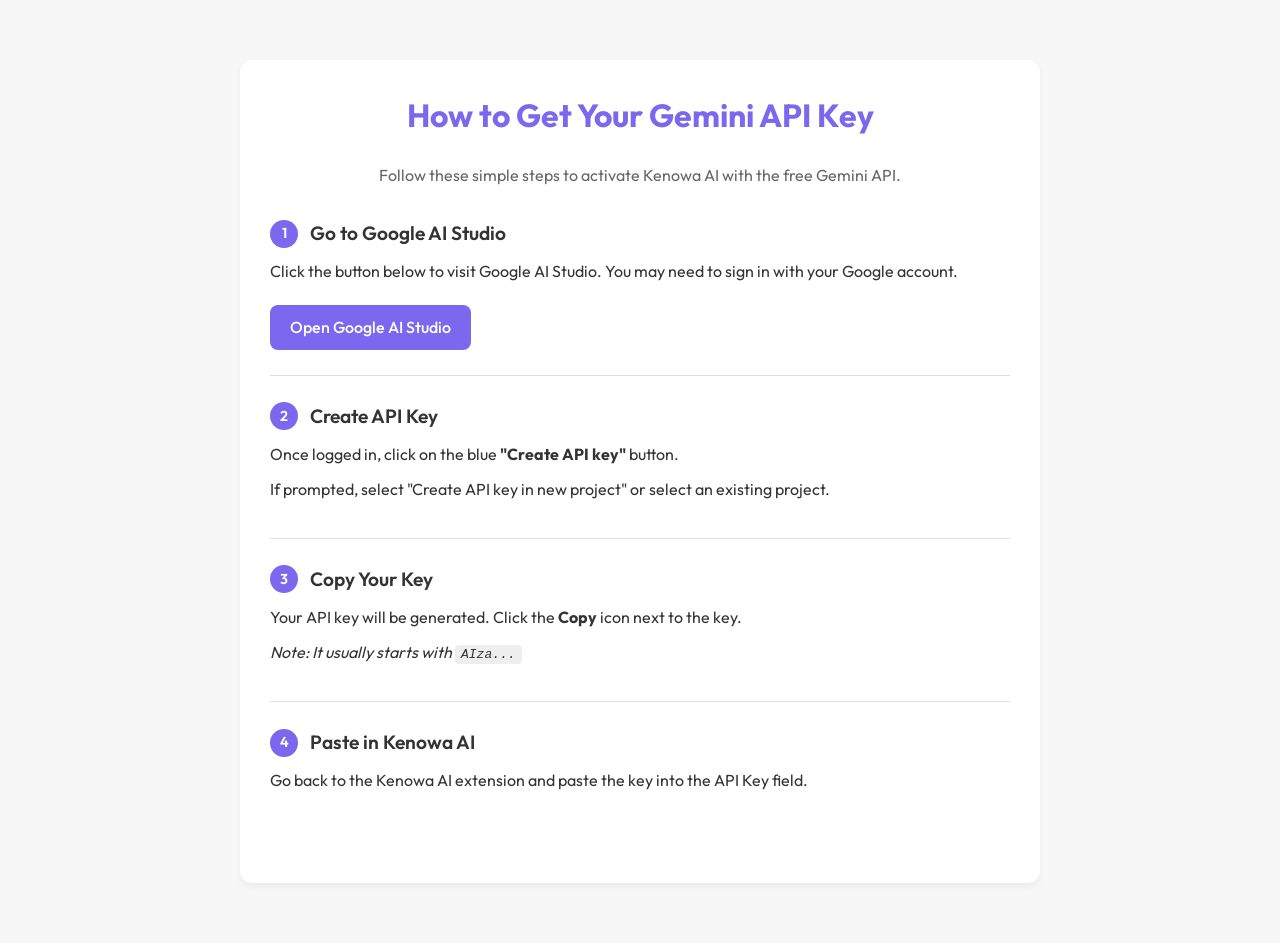
==== help.html @ 20a75b02 "Initialize project" ====
<!DOCTYPE html>
<html lang="en">

<head>
    <meta charset="UTF-8">
    <meta name="viewport" content="width=device-width, initial-scale=1.0">
    <title>Get Gemini API Key - Kenowa AI</title>
    <link href="https://fonts.googleapis.com/css2?family=Outfit:wght@300;400;500;600&display=swap" rel="stylesheet">
    <style>
        :root {
            --bg-color: #f7f7f8;
            --text-color: #333;
            --primary-color: #7b68ee;
            /* Medium Slate Blue */
            --border-color: #ddd;
            --card-bg: #ffffff;
        }

        body {
            font-family: 'Outfit', sans-serif;
            margin: 0;
            padding: 0;
            background-color: var(--bg-color);
            color: var(--text-color);
            line-height: 1.6;
        }

        .container {
            max-width: 800px;
            margin: 40px auto;
            padding: 20px;
        }

        .card {
            background-color: var(--card-bg);
            border-radius: 12px;
            padding: 30px;
            box-shadow: 0 4px 6px rgba(0, 0, 0, 0.05);
        }

        h1 {
            color: var(--primary-color);
            margin-top: 0;
            text-align: center;
        }

        .step {
            margin-bottom: 25px;
            padding-bottom: 25px;
            border-bottom: 1px solid var(--border-color);
        }

        .step:last-child {
            border-bottom: none;
        }

        .step-title {
            font-weight: 600;
            font-size: 1.2rem;
            margin-bottom: 10px;
            display: flex;
            align-items: center;
        }

        .step-number {
            background-color: var(--primary-color);
            color: white;
            width: 28px;
            height: 28px;
            border-radius: 50%;
            display: flex;
            align-items: center;
            justify-content: center;
            margin-right: 12px;
            font-size: 0.9rem;
        }

        .step-content p {
            margin: 0 0 10px 0;
        }

        .primary-btn {
            display: inline-block;
            background-color: var(--primary-color);
            color: white;
            padding: 10px 20px;
            text-decoration: none;
            border-radius: 8px;
            font-weight: 500;
            margin-top: 10px;
            transition: opacity 0.2s;
        }

        .primary-btn:hover {
            opacity: 0.9;
        }

        code {
            background-color: #eee;
            padding: 2px 6px;
            border-radius: 4px;
            font-family: monospace;
        }
    </style>
</head>

<body>
    <div class="container">
        <div class="card">
            <h1>How to Get Your Gemini API Key</h1>
            <p style="text-align: center; margin-bottom: 30px; color: #666;">
                Follow these simple steps to activate Kenowa AI with the free Gemini API.
            </p>

            <div class="step">
                <div class="step-title">
                    <div class="step-number">1</div>
                    <span>Go to Google AI Studio</span>
                </div>
                <div class="step-content">
                    <p>Click the button below to visit Google AI Studio. You may need to sign in with your Google
                        account.</p>
                    <a href="https://aistudio.google.com/app/apikey" target="_blank" class="primary-btn">Open Google AI
                        Studio</a>
                </div>
            </div>

            <div class="step">
                <div class="step-title">
                    <div class="step-number">2</div>
                    <span>Create API Key</span>
                </div>
                <div class="step-content">
                    <p>Once logged in, click on the blue <strong>"Create API key"</strong> button.</p>
                    <p>If prompted, select "Create API key in new project" or select an existing project.</p>
                </div>
            </div>

            <div class="step">
                <div class="step-title">
                    <div class="step-number">3</div>
                    <span>Copy Your Key</span>
                </div>
                <div class="step-content">
                    <p>Your API key will be generated. Click the <strong>Copy</strong> icon next to the key.</p>
                    <p><em>Note: It usually starts with <code>AIza...</code></em></p>
                </div>
            </div>

            <div class="step">
                <div class="step-title">
                    <div class="step-number">4</div>
                    <span>Paste in Kenowa AI</span>
                </div>
                <div class="step-content">
                    <p>Go back to the Kenowa AI extension and paste the key into the API Key field.</p>
                </div>
            </div>
        </div>
    </div>
</body>

</html>
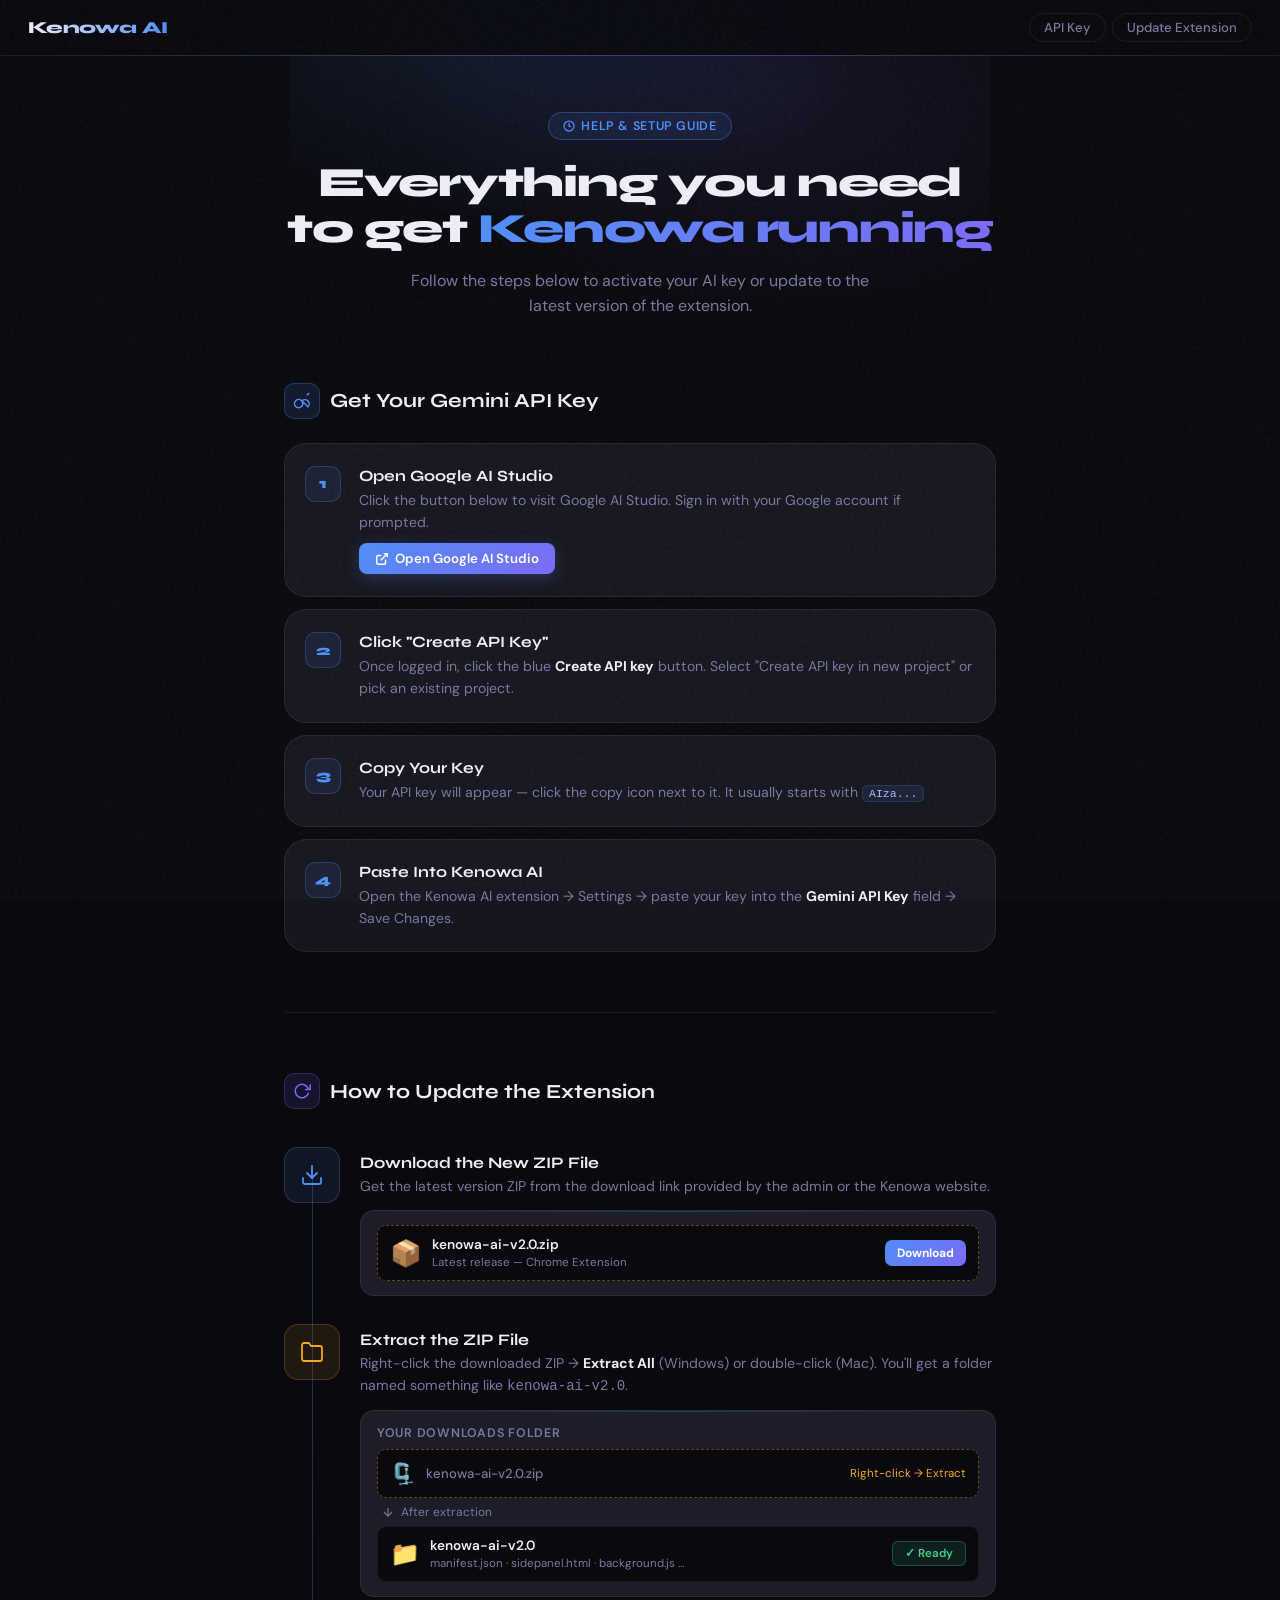
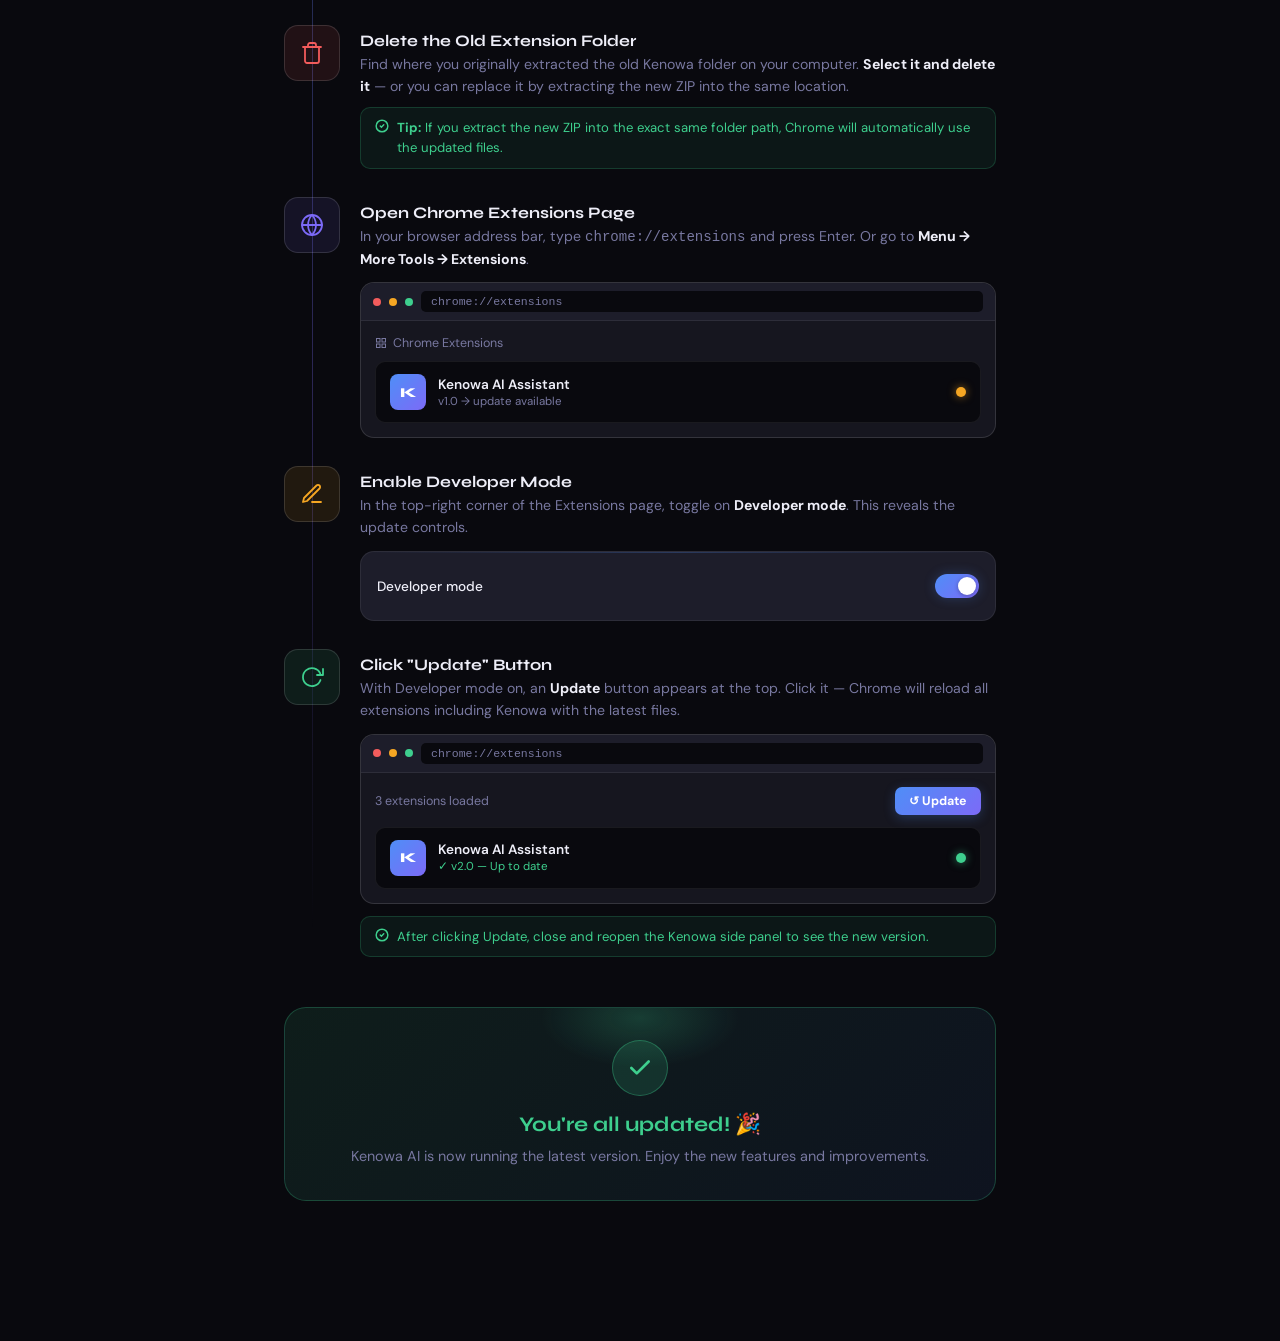
==== commit 84f69463: "UI upgrade, security patches, and local-only conversion" ====
--- a/help.html
+++ b/help.html
@@ -4,160 +4,1268 @@
 <head>
     <meta charset="UTF-8">
     <meta name="viewport" content="width=device-width, initial-scale=1.0">
-    <title>Get Gemini API Key - Kenowa AI</title>
-    <link href="https://fonts.googleapis.com/css2?family=Outfit:wght@300;400;500;600&display=swap" rel="stylesheet">
+    <title>Kenowa AI — Help & Setup</title>
+    <link rel="preconnect" href="https://fonts.googleapis.com">
+    <link rel="preconnect" href="https://fonts.gstatic.com" crossorigin>
+    <link
+        href="https://fonts.googleapis.com/css2?family=Syne:wght@400;600;700;800&family=DM+Sans:opsz,wght@9..40,300;9..40,400;9..40,500;9..40,600&display=swap"
+        rel="stylesheet">
     <style>
         :root {
-            --bg-color: #f7f7f8;
-            --text-color: #333;
-            --primary-color: #7b68ee;
-            /* Medium Slate Blue */
-            --border-color: #ddd;
-            --card-bg: #ffffff;
-        }
-
-        body {
-            font-family: 'Outfit', sans-serif;
+            --bg: #09090e;
+            --surface: #111118;
+            --card: #16161f;
+            --elevated: #1d1d2a;
+            --border: rgba(255, 255, 255, 0.07);
+            --border-hi: rgba(255, 255, 255, 0.13);
+            --accent: #4f8ef7;
+            --accent2: #7c6af7;
+            --accent-g: rgba(79, 142, 247, 0.25);
+            --accent-s: rgba(79, 142, 247, 0.1);
+            --text: #eeeef8;
+            --sub: #7878a0;
+            --muted: #44445a;
+            --success: #3ecf8e;
+            --warn: #f5a623;
+            --danger: #f25c5c;
+            --r: 14px;
+            --r-lg: 22px;
+        }
+
+        *,
+        *::before,
+        *::after {
+            box-sizing: border-box;
             margin: 0;
             padding: 0;
-            background-color: var(--bg-color);
-            color: var(--text-color);
+        }
+
+        html {
+            scroll-behavior: smooth;
+        }
+
+        body {
+            font-family: 'DM Sans', sans-serif;
+            background: var(--bg);
+            color: var(--text);
+            min-height: 100vh;
+            -webkit-font-smoothing: antialiased;
+            overflow-x: hidden;
+        }
+
+        /* ── Grain overlay ── */
+        body::before {
+            content: '';
+            position: fixed;
+            inset: 0;
+            background-image: url("data:image/svg+xml,%3Csvg viewBox='0 0 256 256' xmlns='http://www.w3.org/2000/svg'%3E%3Cfilter id='n'%3E%3CfeTurbulence type='fractalNoise' baseFrequency='0.9' numOctaves='4' stitchTiles='stitch'/%3E%3C/filter%3E%3Crect width='100%25' height='100%25' filter='url(%23n)' opacity='0.035'/%3E%3C/svg%3E");
+            pointer-events: none;
+            z-index: 9999;
+        }
+
+        /* ── Hero mesh background ── */
+        .hero-bg {
+            position: fixed;
+            top: -200px;
+            left: 50%;
+            transform: translateX(-50%);
+            width: 700px;
+            height: 500px;
+            background: radial-gradient(ellipse at 30% 40%, rgba(79, 142, 247, 0.13) 0%, transparent 55%),
+                radial-gradient(ellipse at 70% 60%, rgba(124, 106, 247, 0.09) 0%, transparent 55%);
+            pointer-events: none;
+            z-index: 0;
+        }
+
+        /* ── Nav bar ── */
+        nav {
+            position: sticky;
+            top: 0;
+            z-index: 100;
+            display: flex;
+            align-items: center;
+            justify-content: space-between;
+            padding: 0 28px;
+            height: 56px;
+            background: rgba(9, 9, 14, 0.85);
+            backdrop-filter: blur(20px);
+            border-bottom: 1px solid var(--border);
+        }
+
+        nav::after {
+            content: '';
+            position: absolute;
+            bottom: -1px;
+            left: 0;
+            width: 100%;
+            height: 1px;
+            background: linear-gradient(90deg, transparent, var(--accent) 40%, var(--accent2) 60%, transparent);
+            opacity: 0.35;
+        }
+
+        .nav-brand {
+            font-family: 'Syne', sans-serif;
+            font-weight: 800;
+            font-size: 1.05rem;
+            letter-spacing: -0.01em;
+            background: linear-gradient(90deg, var(--text), var(--accent));
+            -webkit-background-clip: text;
+            -webkit-text-fill-color: transparent;
+            background-clip: text;
+        }
+
+        .nav-pills {
+            display: flex;
+            gap: 6px;
+        }
+
+        .nav-pill {
+            padding: 5px 14px;
+            border-radius: 40px;
+            background: transparent;
+            border: 1px solid var(--border);
+            color: var(--sub);
+            font-family: 'DM Sans', sans-serif;
+            font-size: 0.82rem;
+            font-weight: 500;
+            cursor: pointer;
+            text-decoration: none;
+            transition: all 0.2s;
+        }
+
+        .nav-pill:hover,
+        .nav-pill.active {
+            background: var(--accent-s);
+            border-color: rgba(79, 142, 247, 0.35);
+            color: var(--accent);
+        }
+
+        /* ── Main layout ── */
+        main {
+            position: relative;
+            z-index: 1;
+            max-width: 760px;
+            margin: 0 auto;
+            padding: 56px 24px 80px;
+        }
+
+        /* ── Page header ── */
+        .page-header {
+            text-align: center;
+            margin-bottom: 64px;
+            animation: fadeUp 0.7s 0.05s both;
+        }
+
+        .badge-pill {
+            display: inline-flex;
+            align-items: center;
+            gap: 6px;
+            background: var(--accent-s);
+            border: 1px solid rgba(79, 142, 247, 0.3);
+            color: var(--accent);
+            padding: 5px 14px;
+            border-radius: 40px;
+            font-size: 0.78rem;
+            font-weight: 600;
+            letter-spacing: 0.05em;
+            text-transform: uppercase;
+            margin-bottom: 20px;
+        }
+
+        .badge-pill svg {
+            animation: spin 8s linear infinite;
+        }
+
+        @keyframes spin {
+            to {
+                transform: rotate(360deg);
+            }
+        }
+
+        h1 {
+            font-family: 'Syne', sans-serif;
+            font-size: 2.6rem;
+            font-weight: 800;
+            line-height: 1.1;
+            letter-spacing: -0.03em;
+            margin-bottom: 16px;
+        }
+
+        h1 .grad {
+            background: linear-gradient(90deg, var(--accent), var(--accent2));
+            -webkit-background-clip: text;
+            -webkit-text-fill-color: transparent;
+            background-clip: text;
+        }
+
+        .page-sub {
+            color: var(--sub);
+            font-size: 1rem;
             line-height: 1.6;
-        }
-
-        .container {
-            max-width: 800px;
-            margin: 40px auto;
-            padding: 20px;
-        }
-
-        .card {
-            background-color: var(--card-bg);
-            border-radius: 12px;
-            padding: 30px;
-            box-shadow: 0 4px 6px rgba(0, 0, 0, 0.05);
-        }
-
-        h1 {
-            color: var(--primary-color);
-            margin-top: 0;
-            text-align: center;
-        }
-
-        .step {
-            margin-bottom: 25px;
-            padding-bottom: 25px;
-            border-bottom: 1px solid var(--border-color);
-        }
-
-        .step:last-child {
-            border-bottom: none;
-        }
-
-        .step-title {
-            font-weight: 600;
-            font-size: 1.2rem;
-            margin-bottom: 10px;
-            display: flex;
-            align-items: center;
-        }
-
-        .step-number {
-            background-color: var(--primary-color);
-            color: white;
+            max-width: 480px;
+            margin: 0 auto;
+        }
+
+        /* ── Section labels ── */
+        .section-label {
+            display: flex;
+            align-items: center;
+            gap: 10px;
+            font-family: 'Syne', sans-serif;
+            font-size: 1.25rem;
+            font-weight: 700;
+            margin-bottom: 24px;
+            color: var(--text);
+            animation: fadeUp 0.5s both;
+        }
+
+        .section-label .icon-chip {
+            width: 36px;
+            height: 36px;
+            border-radius: 10px;
+            display: flex;
+            align-items: center;
+            justify-content: center;
+            flex-shrink: 0;
+        }
+
+        .section-label .num {
             width: 28px;
             height: 28px;
+            border-radius: 8px;
+            background: var(--accent-s);
+            border: 1px solid rgba(79, 142, 247, 0.3);
+            color: var(--accent);
+            font-size: 0.78rem;
+            font-weight: 800;
+            display: flex;
+            align-items: center;
+            justify-content: center;
+        }
+
+        section {
+            margin-bottom: 60px;
+        }
+
+        /* ══════════════════════════════════════════
+       API KEY STEPS
+    ══════════════════════════════════════════ */
+        .step-grid {
+            display: flex;
+            flex-direction: column;
+            gap: 12px;
+        }
+
+        .step-card {
+            background: var(--card);
+            border: 1px solid var(--border);
+            border-radius: var(--r-lg);
+            padding: 22px 22px 22px 20px;
+            display: flex;
+            gap: 18px;
+            align-items: flex-start;
+            position: relative;
+            overflow: hidden;
+            transition: border-color 0.25s, transform 0.25s, box-shadow 0.25s;
+            animation: fadeUp 0.5s both;
+        }
+
+        .step-card:hover {
+            border-color: var(--border-hi);
+            transform: translateY(-2px);
+            box-shadow: 0 12px 40px rgba(0, 0, 0, 0.45);
+        }
+
+        .step-card::before {
+            content: '';
+            position: absolute;
+            top: 0;
+            left: 0;
+            right: 0;
+            height: 1px;
+            background: linear-gradient(90deg, transparent, rgba(79, 142, 247, 0.3), transparent);
+            opacity: 0;
+            transition: opacity 0.3s;
+        }
+
+        .step-card:hover::before {
+            opacity: 1;
+        }
+
+        /* accent left bar */
+        .step-card::after {
+            content: '';
+            position: absolute;
+            left: 0;
+            top: 20%;
+            bottom: 20%;
+            width: 2px;
+            border-radius: 2px;
+            background: linear-gradient(180deg, var(--accent), var(--accent2));
+            opacity: 0;
+            transition: opacity 0.3s;
+        }
+
+        .step-card:hover::after {
+            opacity: 1;
+        }
+
+        .step-num {
+            width: 36px;
+            height: 36px;
+            border-radius: 10px;
+            background: var(--accent-s);
+            border: 1px solid rgba(79, 142, 247, 0.25);
+            color: var(--accent);
+            font-family: 'Syne', sans-serif;
+            font-size: 0.9rem;
+            font-weight: 800;
+            display: flex;
+            align-items: center;
+            justify-content: center;
+            flex-shrink: 0;
+            transition: all 0.25s;
+        }
+
+        .step-card:hover .step-num {
+            background: var(--accent);
+            color: #fff;
+            box-shadow: 0 0 18px var(--accent-g);
+        }
+
+        .step-body {
+            flex: 1;
+        }
+
+        .step-title {
+            font-family: 'Syne', sans-serif;
+            font-size: 0.98rem;
+            font-weight: 700;
+            margin-bottom: 5px;
+            color: var(--text);
+        }
+
+        .step-desc {
+            font-size: 0.88rem;
+            color: var(--sub);
+            line-height: 1.55;
+        }
+
+        .step-desc code {
+            background: rgba(79, 142, 247, 0.1);
+            border: 1px solid rgba(79, 142, 247, 0.18);
+            padding: 1px 6px;
+            border-radius: 5px;
+            font-family: 'Menlo', monospace;
+            font-size: 0.82em;
+            color: #a5bef7;
+        }
+
+        .step-link {
+            display: inline-flex;
+            align-items: center;
+            gap: 6px;
+            margin-top: 10px;
+            padding: 7px 16px;
+            background: linear-gradient(135deg, var(--accent), var(--accent2));
+            color: #fff;
+            border-radius: 8px;
+            font-size: 0.83rem;
+            font-weight: 600;
+            text-decoration: none;
+            transition: all 0.2s;
+            box-shadow: 0 4px 16px var(--accent-g);
+        }
+
+        .step-link:hover {
+            transform: translateY(-1px);
+            box-shadow: 0 6px 24px var(--accent-g);
+        }
+
+        /* Stagger delays */
+        .step-card:nth-child(1) {
+            animation-delay: 0.05s;
+        }
+
+        .step-card:nth-child(2) {
+            animation-delay: 0.12s;
+        }
+
+        .step-card:nth-child(3) {
+            animation-delay: 0.19s;
+        }
+
+        .step-card:nth-child(4) {
+            animation-delay: 0.26s;
+        }
+
+        /* ══════════════════════════════════════════
+       UPDATE EXTENSION — VISUAL TIMELINE
+    ══════════════════════════════════════════ */
+        .update-timeline {
+            position: relative;
+            display: flex;
+            flex-direction: column;
+            gap: 0;
+        }
+
+        /* vertical connector line */
+        .update-timeline::before {
+            content: '';
+            position: absolute;
+            left: 28px;
+            top: 40px;
+            bottom: 40px;
+            width: 1px;
+            background: linear-gradient(180deg, var(--accent) 0%, var(--accent2) 60%, transparent 100%);
+            opacity: 0.3;
+            z-index: 0;
+        }
+
+        .update-step {
+            display: flex;
+            gap: 20px;
+            align-items: flex-start;
+            padding: 14px 0;
+            position: relative;
+            z-index: 1;
+            animation: fadeUp 0.5s both;
+        }
+
+        .update-step:nth-child(1) {
+            animation-delay: 0.06s;
+        }
+
+        .update-step:nth-child(2) {
+            animation-delay: 0.13s;
+        }
+
+        .update-step:nth-child(3) {
+            animation-delay: 0.20s;
+        }
+
+        .update-step:nth-child(4) {
+            animation-delay: 0.27s;
+        }
+
+        .update-step:nth-child(5) {
+            animation-delay: 0.34s;
+        }
+
+        .update-step:nth-child(6) {
+            animation-delay: 0.41s;
+        }
+
+        .u-icon {
+            width: 56px;
+            height: 56px;
+            border-radius: var(--r);
+            border: 1px solid var(--border-hi);
+            display: flex;
+            align-items: center;
+            justify-content: center;
+            flex-shrink: 0;
+            position: relative;
+            transition: all 0.3s;
+        }
+
+        .u-icon svg {
+            transition: transform 0.3s;
+        }
+
+        .update-step:hover .u-icon {
+            border-color: rgba(79, 142, 247, 0.5);
+            box-shadow: 0 0 20px var(--accent-g);
+        }
+
+        .update-step:hover .u-icon svg {
+            transform: scale(1.12);
+        }
+
+        /* Color variants */
+        .u-blue {
+            background: rgba(79, 142, 247, 0.1);
+        }
+
+        .u-blue svg {
+            color: var(--accent);
+        }
+
+        .u-purple {
+            background: rgba(124, 106, 247, 0.1);
+        }
+
+        .u-purple svg {
+            color: var(--accent2);
+        }
+
+        .u-green {
+            background: rgba(62, 207, 142, 0.1);
+        }
+
+        .u-green svg {
+            color: var(--success);
+        }
+
+        .u-orange {
+            background: rgba(245, 166, 35, 0.1);
+        }
+
+        .u-orange svg {
+            color: var(--warn);
+        }
+
+        .u-red {
+            background: rgba(242, 92, 92, 0.1);
+        }
+
+        .u-red svg {
+            color: var(--danger);
+        }
+
+        .u-body {
+            flex: 1;
+            padding-top: 6px;
+        }
+
+        .u-title {
+            font-family: 'Syne', sans-serif;
+            font-size: 1rem;
+            font-weight: 700;
+            margin-bottom: 4px;
+            color: var(--text);
+        }
+
+        .u-desc {
+            font-size: 0.88rem;
+            color: var(--sub);
+            line-height: 1.55;
+        }
+
+        /* Visual illustration cards inside update steps */
+        .visual-card {
+            margin-top: 12px;
+            background: var(--elevated);
+            border: 1px solid var(--border);
+            border-radius: var(--r);
+            padding: 14px 16px;
+            position: relative;
+            overflow: hidden;
+        }
+
+        .visual-card::before {
+            content: '';
+            position: absolute;
+            top: 0;
+            left: 0;
+            right: 0;
+            height: 1px;
+            background: linear-gradient(90deg, transparent, var(--accent-g), transparent);
+        }
+
+        /* fake browser bar */
+        .fake-browser {
+            background: var(--card);
+            border: 1px solid var(--border-hi);
+            border-radius: var(--r);
+            overflow: hidden;
+            margin-top: 12px;
+        }
+
+        .fake-browser-bar {
+            background: var(--elevated);
+            padding: 8px 12px;
+            display: flex;
+            align-items: center;
+            gap: 8px;
+            border-bottom: 1px solid var(--border);
+        }
+
+        .dot-r {
+            width: 8px;
+            height: 8px;
             border-radius: 50%;
+            background: var(--danger);
+        }
+
+        .dot-y {
+            width: 8px;
+            height: 8px;
+            border-radius: 50%;
+            background: var(--warn);
+        }
+
+        .dot-g {
+            width: 8px;
+            height: 8px;
+            border-radius: 50%;
+            background: var(--success);
+        }
+
+        .fake-url {
+            flex: 1;
+            background: var(--bg);
+            border-radius: 5px;
+            padding: 4px 10px;
+            font-size: 0.72rem;
+            font-family: 'Menlo', monospace;
+            color: var(--sub);
+        }
+
+        .fake-browser-body {
+            padding: 14px;
+        }
+
+        /* extension card in browser */
+        .ext-card {
+            background: var(--bg);
+            border: 1px solid var(--border);
+            border-radius: 10px;
+            padding: 12px 14px;
+            display: flex;
+            align-items: center;
+            gap: 12px;
+        }
+
+        .ext-icon {
+            width: 36px;
+            height: 36px;
+            border-radius: 8px;
+            background: linear-gradient(135deg, var(--accent), var(--accent2));
             display: flex;
             align-items: center;
             justify-content: center;
-            margin-right: 12px;
+            color: white;
+            font-family: 'Syne', sans-serif;
+            font-weight: 800;
+            font-size: 0.85rem;
+            flex-shrink: 0;
+        }
+
+        .ext-info {
+            flex: 1;
+        }
+
+        .ext-name {
+            font-size: 0.85rem;
+            font-weight: 600;
+            color: var(--text);
+        }
+
+        .ext-version {
+            font-size: 0.72rem;
+            color: var(--sub);
+            margin-top: 1px;
+        }
+
+        .update-btn-fake {
+            padding: 6px 14px;
+            background: linear-gradient(135deg, var(--accent), var(--accent2));
+            border: none;
+            border-radius: 7px;
+            color: white;
+            font-size: 0.78rem;
+            font-weight: 700;
+            cursor: default;
+            box-shadow: 0 3px 12px var(--accent-g);
+            animation: updateGlow 2s ease-in-out infinite;
+        }
+
+        @keyframes updateGlow {
+
+            0%,
+            100% {
+                box-shadow: 0 3px 12px var(--accent-g);
+            }
+
+            50% {
+                box-shadow: 0 3px 22px rgba(79, 142, 247, 0.55);
+            }
+        }
+
+        /* folder illustration */
+        .folder-row {
+            display: flex;
+            align-items: center;
+            gap: 10px;
+            padding: 10px 12px;
+            background: var(--bg);
+            border-radius: 9px;
+            border: 1px solid var(--border);
+        }
+
+        .folder-icon {
+            font-size: 1.5rem;
+        }
+
+        .folder-info {
+            flex: 1;
+        }
+
+        .folder-name {
+            font-size: 0.85rem;
+            font-weight: 600;
+            color: var(--text);
+        }
+
+        .folder-meta {
+            font-size: 0.72rem;
+            color: var(--sub);
+            margin-top: 2px;
+        }
+
+        .folder-action {
+            padding: 4px 12px;
+            background: rgba(62, 207, 142, 0.12);
+            border: 1px solid rgba(62, 207, 142, 0.3);
+            border-radius: 6px;
+            color: var(--success);
+            font-size: 0.72rem;
+            font-weight: 600;
+        }
+
+        /* zip file illustration */
+        .zip-row {
+            display: flex;
+            align-items: center;
+            gap: 10px;
+            padding: 10px 12px;
+            background: var(--bg);
+            border-radius: 9px;
+            border: 1px dashed rgba(245, 166, 35, 0.4);
+        }
+
+        /* tip box */
+        .tip-box {
+            margin-top: 10px;
+            padding: 10px 14px;
+            background: rgba(62, 207, 142, 0.07);
+            border: 1px solid rgba(62, 207, 142, 0.2);
+            border-radius: 10px;
+            font-size: 0.82rem;
+            color: var(--success);
+            display: flex;
+            align-items: flex-start;
+            gap: 8px;
+            line-height: 1.5;
+        }
+
+        .tip-box svg {
+            flex-shrink: 0;
+            margin-top: 1px;
+        }
+
+        /* ── Done card ── */
+        .done-card {
+            background: linear-gradient(135deg, rgba(62, 207, 142, 0.1), rgba(79, 142, 247, 0.08));
+            border: 1px solid rgba(62, 207, 142, 0.25);
+            border-radius: var(--r-lg);
+            padding: 32px 28px;
+            text-align: center;
+            position: relative;
+            overflow: hidden;
+            animation: fadeUp 0.6s 0.5s both;
+        }
+
+        .done-card::before {
+            content: '';
+            position: absolute;
+            top: -40px;
+            left: 50%;
+            transform: translateX(-50%);
+            width: 200px;
+            height: 100px;
+            background: radial-gradient(ellipse, rgba(62, 207, 142, 0.2), transparent 70%);
+        }
+
+        .done-icon {
+            width: 56px;
+            height: 56px;
+            border-radius: 50%;
+            background: rgba(62, 207, 142, 0.15);
+            border: 1px solid rgba(62, 207, 142, 0.35);
+            display: flex;
+            align-items: center;
+            justify-content: center;
+            margin: 0 auto 16px;
+            animation: checkBounce 0.6s 0.8s var(--spring, cubic-bezier(0.34, 1.56, 0.64, 1)) both;
+        }
+
+        @keyframes checkBounce {
+            from {
+                transform: scale(0);
+                opacity: 0;
+            }
+
+            to {
+                transform: scale(1);
+                opacity: 1;
+            }
+        }
+
+        .done-card h3 {
+            font-family: 'Syne', sans-serif;
+            font-size: 1.3rem;
+            font-weight: 700;
+            margin-bottom: 8px;
+        }
+
+        .done-card p {
+            color: var(--sub);
             font-size: 0.9rem;
-        }
-
-        .step-content p {
-            margin: 0 0 10px 0;
-        }
-
-        .primary-btn {
-            display: inline-block;
-            background-color: var(--primary-color);
-            color: white;
-            padding: 10px 20px;
-            text-decoration: none;
-            border-radius: 8px;
-            font-weight: 500;
-            margin-top: 10px;
-            transition: opacity 0.2s;
-        }
-
-        .primary-btn:hover {
-            opacity: 0.9;
-        }
-
-        code {
-            background-color: #eee;
-            padding: 2px 6px;
-            border-radius: 4px;
-            font-family: monospace;
+            line-height: 1.55;
+        }
+
+        /* ── Divider ── */
+        .divider {
+            border: none;
+            border-top: 1px solid var(--border);
+            margin: 60px 0;
+        }
+
+        /* ── Animations ── */
+        @keyframes fadeUp {
+            from {
+                opacity: 0;
+                transform: translateY(18px);
+            }
+
+            to {
+                opacity: 1;
+                transform: translateY(0);
+            }
+        }
+
+        /* ── Scrollbar ── */
+        ::-webkit-scrollbar {
+            width: 5px;
+        }
+
+        ::-webkit-scrollbar-thumb {
+            background: var(--elevated);
+            border-radius: 3px;
+        }
+
+        ::-webkit-scrollbar-track {
+            background: transparent;
+        }
+
+        /* ── Responsive ── */
+        @media (max-width: 520px) {
+            h1 {
+                font-size: 1.9rem;
+            }
+
+            .update-timeline::before {
+                left: 24px;
+            }
+
+            .u-icon {
+                width: 48px;
+                height: 48px;
+            }
         }
     </style>
 </head>
 
 <body>
-    <div class="container">
-        <div class="card">
-            <h1>How to Get Your Gemini API Key</h1>
-            <p style="text-align: center; margin-bottom: 30px; color: #666;">
-                Follow these simple steps to activate Kenowa AI with the free Gemini API.
-            </p>
-
-            <div class="step">
-                <div class="step-title">
-                    <div class="step-number">1</div>
-                    <span>Go to Google AI Studio</span>
+
+    <div class="hero-bg"></div>
+
+    <!-- Nav -->
+    <nav>
+        <span class="nav-brand">Kenowa AI</span>
+        <div class="nav-pills">
+            <a href="#api-key" class="nav-pill">API Key</a>
+            <a href="#update" class="nav-pill">Update Extension</a>
+        </div>
+    </nav>
+
+    <main>
+
+        <!-- Page Header -->
+        <div class="page-header">
+            <div class="badge-pill">
+                <svg width="12" height="12" viewBox="0 0 24 24" fill="none" stroke="currentColor" stroke-width="2.5">
+                    <circle cx="12" cy="12" r="10" />
+                    <path d="M12 6v6l4 2" />
+                </svg>
+                Help &amp; Setup Guide
+            </div>
+            <h1>Everything you need<br>to get <span class="grad">Kenowa running</span></h1>
+            <p class="page-sub">Follow the steps below to activate your AI key or update to the latest version of the
+                extension.</p>
+        </div>
+
+        <!-- ── SECTION 1: API KEY ── -->
+        <section id="api-key">
+            <div class="section-label" style="animation-delay:0.1s">
+                <div class="icon-chip u-blue"
+                    style="background:rgba(79,142,247,0.12);border:1px solid rgba(79,142,247,0.25);border-radius:10px;width:36px;height:36px;display:flex;align-items:center;justify-content:center;">
+                    <svg width="18" height="18" viewBox="0 0 24 24" fill="none" stroke="#4f8ef7" stroke-width="2"
+                        stroke-linecap="round" stroke-linejoin="round">
+                        <path
+                            d="M21 2l-2 2m-7.61 7.61a5.5 5.5 0 1 1-7.778 7.778 5.5 5.5 0 0 1 7.778-7.778zM12 12l.13-.13a5.5 5.5 0 1 1 7.78 7.78l-.13.13L12 12z" />
+                    </svg>
                 </div>
-                <div class="step-content">
-                    <p>Click the button below to visit Google AI Studio. You may need to sign in with your Google
-                        account.</p>
-                    <a href="https://aistudio.google.com/app/apikey" target="_blank" class="primary-btn">Open Google AI
-                        Studio</a>
+                Get Your Gemini API Key
+            </div>
+
+            <div class="step-grid">
+
+                <div class="step-card">
+                    <div class="step-num">1</div>
+                    <div class="step-body">
+                        <div class="step-title">Open Google AI Studio</div>
+                        <div class="step-desc">Click the button below to visit Google AI Studio. Sign in with your
+                            Google account if prompted.</div>
+                        <a href="https://aistudio.google.com/app/apikey" target="_blank" class="step-link">
+                            <svg width="14" height="14" viewBox="0 0 24 24" fill="none" stroke="currentColor"
+                                stroke-width="2.5">
+                                <path d="M18 13v6a2 2 0 0 1-2 2H5a2 2 0 0 1-2-2V8a2 2 0 0 1 2-2h6" />
+                                <polyline points="15 3 21 3 21 9" />
+                                <line x1="10" y1="14" x2="21" y2="3" />
+                            </svg>
+                            Open Google AI Studio
+                        </a>
+                    </div>
                 </div>
+
+                <div class="step-card">
+                    <div class="step-num">2</div>
+                    <div class="step-body">
+                        <div class="step-title">Click "Create API Key"</div>
+                        <div class="step-desc">Once logged in, click the blue <strong style="color:var(--text)">Create
+                                API key</strong> button. Select "Create API key in new project" or pick an existing
+                            project.</div>
+                    </div>
+                </div>
+
+                <div class="step-card">
+                    <div class="step-num">3</div>
+                    <div class="step-body">
+                        <div class="step-title">Copy Your Key</div>
+                        <div class="step-desc">Your API key will appear — click the copy icon next to it. It usually
+                            starts with <code>AIza...</code></div>
+                    </div>
+                </div>
+
+                <div class="step-card">
+                    <div class="step-num">4</div>
+                    <div class="step-body">
+                        <div class="step-title">Paste Into Kenowa AI</div>
+                        <div class="step-desc">Open the Kenowa AI extension → Settings → paste your key into the <strong
+                                style="color:var(--text)">Gemini API Key</strong> field → Save Changes.</div>
+                    </div>
+                </div>
+
             </div>
-
-            <div class="step">
-                <div class="step-title">
-                    <div class="step-number">2</div>
-                    <span>Create API Key</span>
+        </section>
+
+        <hr class="divider">
+
+        <!-- ── SECTION 2: UPDATE EXTENSION ── -->
+        <section id="update">
+            <div class="section-label" style="animation-delay:0.1s">
+                <div
+                    style="background:rgba(124,106,247,0.12);border:1px solid rgba(124,106,247,0.25);border-radius:10px;width:36px;height:36px;display:flex;align-items:center;justify-content:center;flex-shrink:0;">
+                    <svg width="18" height="18" viewBox="0 0 24 24" fill="none" stroke="#7c6af7" stroke-width="2"
+                        stroke-linecap="round" stroke-linejoin="round">
+                        <polyline points="23 4 23 10 17 10" />
+                        <path d="M20.49 15a9 9 0 1 1-.27-6.53" />
+                    </svg>
                 </div>
-                <div class="step-content">
-                    <p>Once logged in, click on the blue <strong>"Create API key"</strong> button.</p>
-                    <p>If prompted, select "Create API key in new project" or select an existing project.</p>
+                How to Update the Extension
+            </div>
+
+            <div class="update-timeline">
+
+                <!-- Step 1 -->
+                <div class="update-step">
+                    <div class="u-icon u-blue">
+                        <svg width="24" height="24" viewBox="0 0 24 24" fill="none" stroke="currentColor"
+                            stroke-width="1.8" stroke-linecap="round" stroke-linejoin="round">
+                            <path d="M21 15v4a2 2 0 0 1-2 2H5a2 2 0 0 1-2-2v-4" />
+                            <polyline points="7 10 12 15 17 10" />
+                            <line x1="12" y1="15" x2="12" y2="3" />
+                        </svg>
+                    </div>
+                    <div class="u-body">
+                        <div class="u-title">Download the New ZIP File</div>
+                        <div class="u-desc">Get the latest version ZIP from the download link provided by the admin or
+                            the Kenowa website.</div>
+                        <div class="visual-card">
+                            <div class="zip-row">
+                                <span style="font-size:1.6rem">📦</span>
+                                <div style="flex:1">
+                                    <div style="font-size:0.85rem;font-weight:600;color:var(--text)">kenowa-ai-v2.0.zip
+                                    </div>
+                                    <div style="font-size:0.72rem;color:var(--sub);margin-top:2px">Latest release —
+                                        Chrome Extension</div>
+                                </div>
+                                <div
+                                    style="padding:5px 12px;background:linear-gradient(135deg,var(--accent),var(--accent2));border-radius:7px;color:white;font-size:0.75rem;font-weight:700;">
+                                    Download
+                                </div>
+                            </div>
+                        </div>
+                    </div>
                 </div>
+
+                <!-- Step 2 -->
+                <div class="update-step">
+                    <div class="u-icon u-orange">
+                        <svg width="24" height="24" viewBox="0 0 24 24" fill="none" stroke="currentColor"
+                            stroke-width="1.8" stroke-linecap="round" stroke-linejoin="round">
+                            <path d="M22 19a2 2 0 0 1-2 2H4a2 2 0 0 1-2-2V5a2 2 0 0 1 2-2h5l2 3h9a2 2 0 0 1 2 2z" />
+                        </svg>
+                    </div>
+                    <div class="u-body">
+                        <div class="u-title">Extract the ZIP File</div>
+                        <div class="u-desc">Right-click the downloaded ZIP → <strong style="color:var(--text)">Extract
+                                All</strong> (Windows) or double-click (Mac). You'll get a folder named something like
+                            <code>kenowa-ai-v2.0</code>.</div>
+                        <div class="visual-card">
+                            <div
+                                style="font-size:0.78rem;color:var(--sub);margin-bottom:8px;font-weight:600;text-transform:uppercase;letter-spacing:0.06em;">
+                                Your Downloads folder</div>
+                            <div style="display:flex;flex-direction:column;gap:6px;">
+                                <div class="zip-row">
+                                    <span style="font-size:1.3rem">🗜️</span>
+                                    <div style="flex:1">
+                                        <div style="font-size:0.82rem;font-weight:500;color:var(--sub);">
+                                            kenowa-ai-v2.0.zip</div>
+                                    </div>
+                                    <span style="font-size:0.72rem;color:var(--warn);">Right-click → Extract</span>
+                                </div>
+                                <div style="display:flex;align-items:center;gap:6px;padding:0 4px;color:var(--sub);">
+                                    <svg width="14" height="14" viewBox="0 0 24 24" fill="none" stroke="currentColor"
+                                        stroke-width="2">
+                                        <line x1="12" y1="5" x2="12" y2="19" />
+                                        <polyline points="19 12 12 19 5 12" />
+                                    </svg>
+                                    <span style="font-size:0.75rem">After extraction</span>
+                                </div>
+                                <div class="folder-row">
+                                    <span class="folder-icon">📁</span>
+                                    <div class="folder-info">
+                                        <div class="folder-name">kenowa-ai-v2.0</div>
+                                        <div class="folder-meta">manifest.json · sidepanel.html · background.js …</div>
+                                    </div>
+                                    <div class="folder-action">✓ Ready</div>
+                                </div>
+                            </div>
+                        </div>
+                    </div>
+                </div>
+
+                <!-- Step 3 -->
+                <div class="update-step">
+                    <div class="u-icon u-red">
+                        <svg width="24" height="24" viewBox="0 0 24 24" fill="none" stroke="currentColor"
+                            stroke-width="1.8" stroke-linecap="round" stroke-linejoin="round">
+                            <polyline points="3 6 5 6 21 6" />
+                            <path d="M19 6v14a2 2 0 0 1-2 2H7a2 2 0 0 1-2-2V6m3 0V4a2 2 0 0 1 2-2h4a2 2 0 0 1 2 2v2" />
+                        </svg>
+                    </div>
+                    <div class="u-body">
+                        <div class="u-title">Delete the Old Extension Folder</div>
+                        <div class="u-desc">Find where you originally extracted the old Kenowa folder on your computer.
+                            <strong style="color:var(--text)">Select it and delete it</strong> — or you can replace it
+                            by extracting the new ZIP into the same location.</div>
+                        <div class="tip-box">
+                            <svg width="14" height="14" viewBox="0 0 24 24" fill="none" stroke="currentColor"
+                                stroke-width="2.5" stroke-linecap="round">
+                                <path d="M9 12l2 2 4-4" />
+                                <circle cx="12" cy="12" r="10" />
+                            </svg>
+                            <span><strong>Tip:</strong> If you extract the new ZIP into the exact same folder path,
+                                Chrome will automatically use the updated files.</span>
+                        </div>
+                    </div>
+                </div>
+
+                <!-- Step 4 -->
+                <div class="update-step">
+                    <div class="u-icon u-purple">
+                        <svg width="24" height="24" viewBox="0 0 24 24" fill="none" stroke="currentColor"
+                            stroke-width="1.8" stroke-linecap="round" stroke-linejoin="round">
+                            <circle cx="12" cy="12" r="10" />
+                            <line x1="2" y1="12" x2="22" y2="12" />
+                            <path
+                                d="M12 2a15.3 15.3 0 0 1 4 10 15.3 15.3 0 0 1-4 10 15.3 15.3 0 0 1-4-10 15.3 15.3 0 0 1 4-10z" />
+                        </svg>
+                    </div>
+                    <div class="u-body">
+                        <div class="u-title">Open Chrome Extensions Page</div>
+                        <div class="u-desc">In your browser address bar, type <code>chrome://extensions</code> and press
+                            Enter. Or go to <strong style="color:var(--text)">Menu → More Tools → Extensions</strong>.
+                        </div>
+                        <div class="fake-browser">
+                            <div class="fake-browser-bar">
+                                <div class="dot-r"></div>
+                                <div class="dot-y"></div>
+                                <div class="dot-g"></div>
+                                <div class="fake-url">chrome://extensions</div>
+                            </div>
+                            <div class="fake-browser-body">
+                                <div
+                                    style="font-size:0.78rem;color:var(--sub);margin-bottom:10px;display:flex;align-items:center;gap:6px;">
+                                    <svg width="12" height="12" viewBox="0 0 24 24" fill="none" stroke="currentColor"
+                                        stroke-width="2">
+                                        <rect x="3" y="3" width="7" height="7" />
+                                        <rect x="14" y="3" width="7" height="7" />
+                                        <rect x="3" y="14" width="7" height="7" />
+                                        <rect x="14" y="14" width="7" height="7" />
+                                    </svg>
+                                    Chrome Extensions
+                                </div>
+                                <div class="ext-card">
+                                    <div class="ext-icon">K</div>
+                                    <div class="ext-info">
+                                        <div class="ext-name">Kenowa AI Assistant</div>
+                                        <div class="ext-version">v1.0 → update available</div>
+                                    </div>
+                                    <div style="display:flex;flex-direction:column;gap:5px;align-items:flex-end;">
+                                        <div
+                                            style="width:10px;height:10px;border-radius:50%;background:var(--warn);box-shadow:0 0 8px rgba(245,166,35,0.6);">
+                                        </div>
+                                    </div>
+                                </div>
+                            </div>
+                        </div>
+                    </div>
+                </div>
+
+                <!-- Step 5 -->
+                <div class="update-step">
+                    <div class="u-icon u-orange">
+                        <svg width="24" height="24" viewBox="0 0 24 24" fill="none" stroke="currentColor"
+                            stroke-width="1.8" stroke-linecap="round" stroke-linejoin="round">
+                            <path d="M12 20h9" />
+                            <path d="M16.5 3.5a2.121 2.121 0 0 1 3 3L7 19l-4 1 1-4L16.5 3.5z" />
+                        </svg>
+                    </div>
+                    <div class="u-body">
+                        <div class="u-title">Enable Developer Mode</div>
+                        <div class="u-desc">In the top-right corner of the Extensions page, toggle on <strong
+                                style="color:var(--text)">Developer mode</strong>. This reveals the update controls.
+                        </div>
+                        <div class="visual-card">
+                            <div style="display:flex;align-items:center;justify-content:space-between;padding:8px 0;">
+                                <span style="font-size:0.85rem;color:var(--text);font-weight:500;">Developer mode</span>
+                                <div
+                                    style="position:relative;width:44px;height:24px;background:linear-gradient(135deg,var(--accent),var(--accent2));border-radius:12px;box-shadow:0 0 12px var(--accent-g);cursor:pointer;">
+                                    <div
+                                        style="position:absolute;right:3px;top:3px;width:18px;height:18px;background:white;border-radius:50%;box-shadow:0 1px 4px rgba(0,0,0,0.3);">
+                                    </div>
+                                </div>
+                            </div>
+                        </div>
+                    </div>
+                </div>
+
+                <!-- Step 6 -->
+                <div class="update-step">
+                    <div class="u-icon u-green">
+                        <svg width="24" height="24" viewBox="0 0 24 24" fill="none" stroke="currentColor"
+                            stroke-width="1.8" stroke-linecap="round" stroke-linejoin="round">
+                            <polyline points="23 4 23 10 17 10" />
+                            <path d="M20.49 15a9 9 0 1 1-.27-6.53" />
+                        </svg>
+                    </div>
+                    <div class="u-body">
+                        <div class="u-title">Click "Update" Button</div>
+                        <div class="u-desc">With Developer mode on, an <strong style="color:var(--text)">Update</strong>
+                            button appears at the top. Click it — Chrome will reload all extensions including Kenowa
+                            with the latest files.</div>
+                        <div class="fake-browser">
+                            <div class="fake-browser-bar">
+                                <div class="dot-r"></div>
+                                <div class="dot-y"></div>
+                                <div class="dot-g"></div>
+                                <div class="fake-url">chrome://extensions</div>
+                            </div>
+                            <div class="fake-browser-body">
+                                <div
+                                    style="display:flex;align-items:center;justify-content:space-between;margin-bottom:12px;">
+                                    <span style="font-size:0.78rem;color:var(--sub);">3 extensions loaded</span>
+                                    <div class="update-btn-fake">↺ Update</div>
+                                </div>
+                                <div class="ext-card">
+                                    <div class="ext-icon">K</div>
+                                    <div class="ext-info">
+                                        <div class="ext-name">Kenowa AI Assistant</div>
+                                        <div class="ext-version" style="color:var(--success);">✓ v2.0 — Up to date</div>
+                                    </div>
+                                    <div
+                                        style="width:10px;height:10px;border-radius:50%;background:var(--success);box-shadow:0 0 8px rgba(62,207,142,0.6);">
+                                    </div>
+                                </div>
+                            </div>
+                        </div>
+                        <div class="tip-box" style="margin-top:12px;">
+                            <svg width="14" height="14" viewBox="0 0 24 24" fill="none" stroke="currentColor"
+                                stroke-width="2.5" stroke-linecap="round">
+                                <path d="M9 12l2 2 4-4" />
+                                <circle cx="12" cy="12" r="10" />
+                            </svg>
+                            <span>After clicking Update, close and reopen the Kenowa side panel to see the new
+                                version.</span>
+                        </div>
+                    </div>
+                </div>
+
+            </div><!-- end timeline -->
+
+            <!-- Done card -->
+            <div class="done-card" style="margin-top:36px;">
+                <div class="done-icon">
+                    <svg width="26" height="26" viewBox="0 0 24 24" fill="none" stroke="#3ecf8e" stroke-width="2.5"
+                        stroke-linecap="round" stroke-linejoin="round">
+                        <polyline points="20 6 9 17 4 12" />
+                    </svg>
+                </div>
+                <h3 style="color:var(--success);">You're all updated! 🎉</h3>
+                <p style="margin-top:8px;">Kenowa AI is now running the latest version. Enjoy the new features and
+                    improvements.</p>
             </div>
 
-            <div class="step">
-                <div class="step-title">
-                    <div class="step-number">3</div>
-                    <span>Copy Your Key</span>
-                </div>
-                <div class="step-content">
-                    <p>Your API key will be generated. Click the <strong>Copy</strong> icon next to the key.</p>
-                    <p><em>Note: It usually starts with <code>AIza...</code></em></p>
-                </div>
-            </div>
-
-            <div class="step">
-                <div class="step-title">
-                    <div class="step-number">4</div>
-                    <span>Paste in Kenowa AI</span>
-                </div>
-                <div class="step-content">
-                    <p>Go back to the Kenowa AI extension and paste the key into the API Key field.</p>
-                </div>
-            </div>
-        </div>
-    </div>
+        </section>
+
+    </main>
+
+    <script>
+        // Intersection observer for scroll-triggered animations
+        const observer = new IntersectionObserver((entries) => {
+            entries.forEach(e => {
+                if (e.isIntersecting) {
+                    e.target.style.animationPlayState = 'running';
+                    observer.unobserve(e.target);
+                }
+            });
+        }, { threshold: 0.12 });
+
+        document.querySelectorAll('.step-card, .update-step, .done-card').forEach(el => {
+            el.style.animationPlayState = 'paused';
+            observer.observe(el);
+        });
+
+        // Nav pill active state on scroll
+        const sections = document.querySelectorAll('section[id]');
+        const pills = document.querySelectorAll('.nav-pill');
+
+        window.addEventListener('scroll', () => {
+            let current = '';
+            sections.forEach(s => {
+                if (window.scrollY >= s.offsetTop - 100) current = s.id;
+            });
+            pills.forEach(p => {
+                p.classList.toggle('active', p.getAttribute('href') === '#' + current);
+            });
+        });
+    </script>
+
 </body>
 
 </html>
